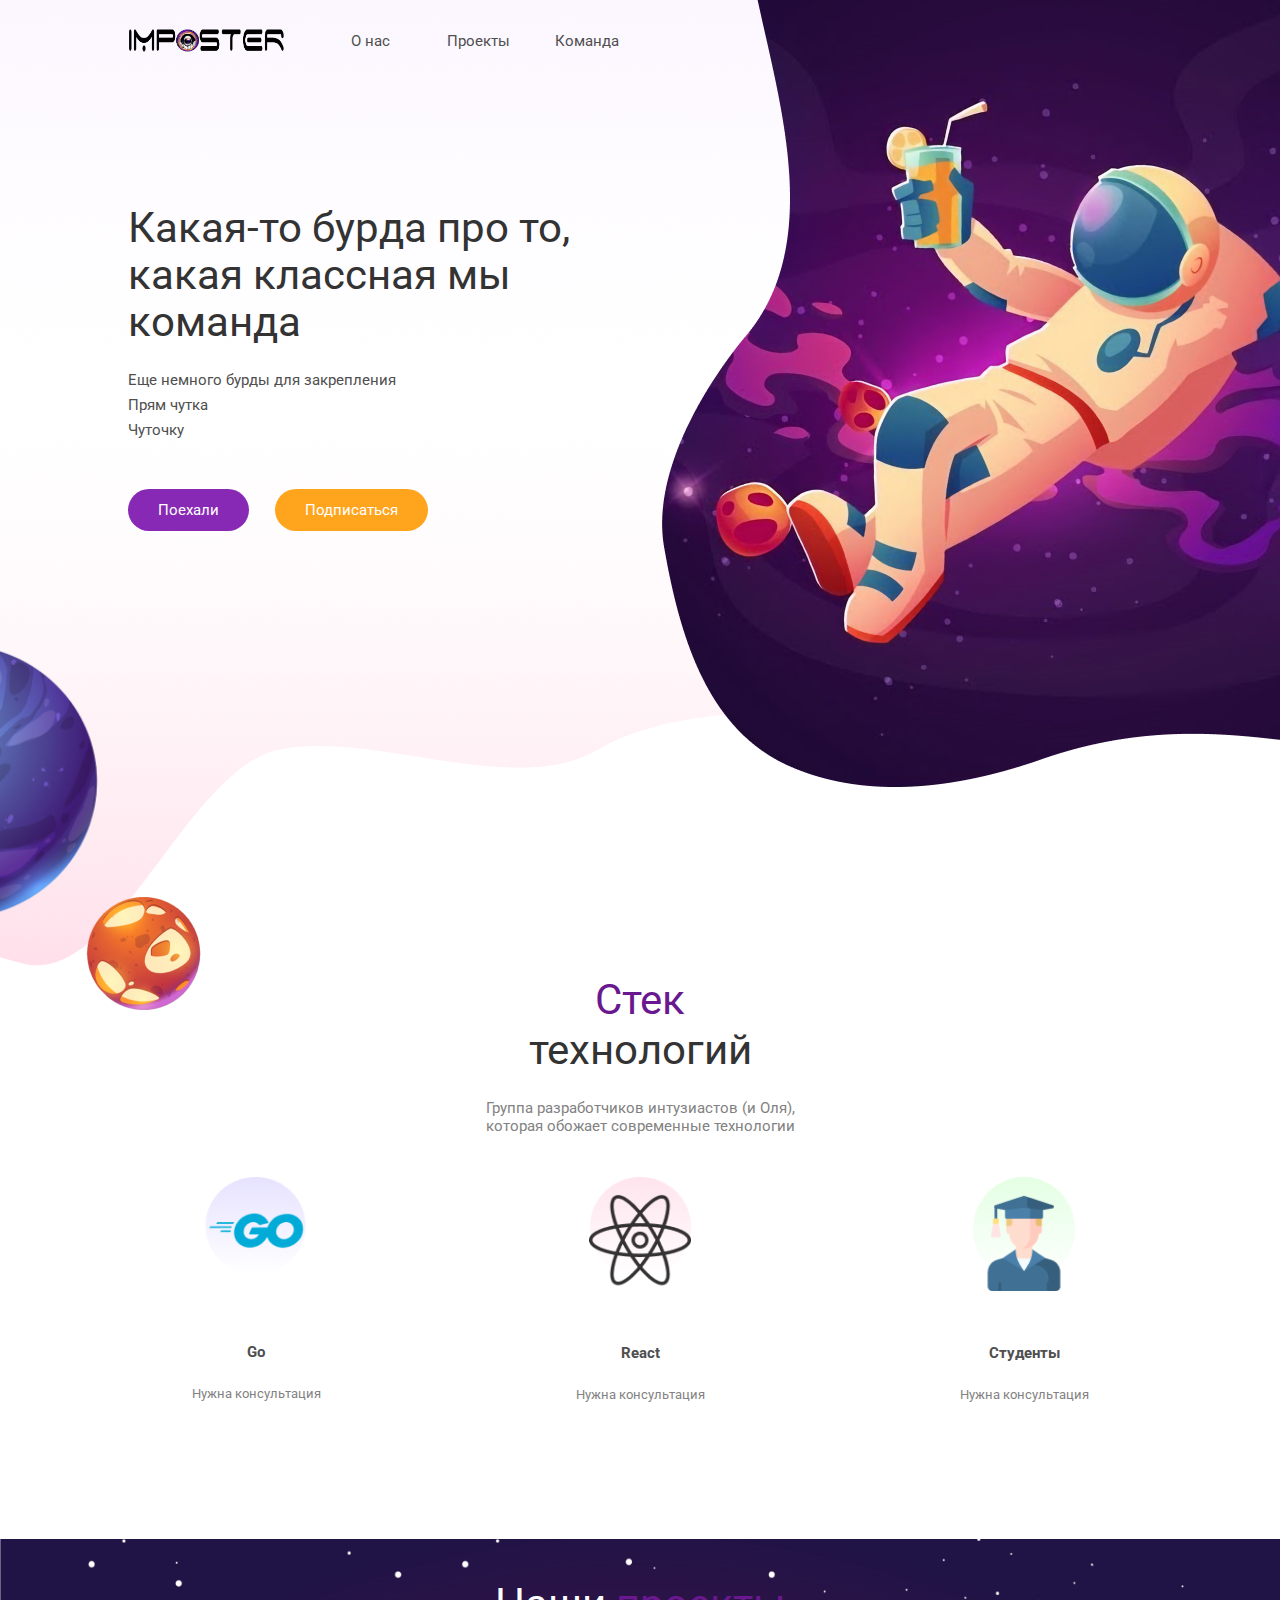
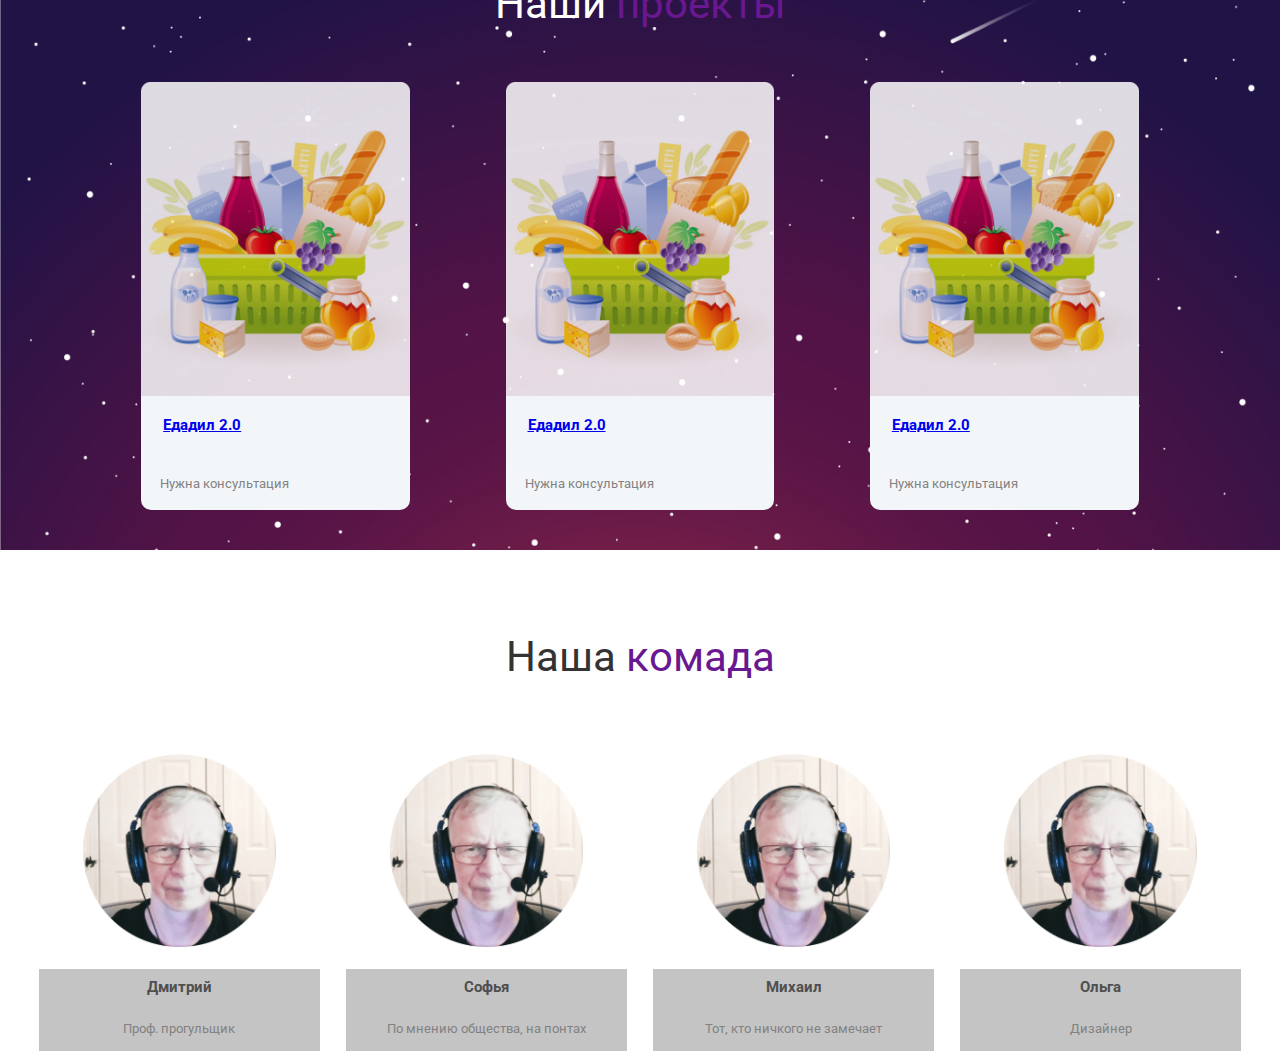
==== imposters.fun/index.html @ a18f6b55 "init" ====
<!doctype html>
<html lang="en">
<head>
    <meta charset="UTF-8">
    <meta name="viewport"
          content="width=device-width, user-scalable=0, initial-scale=1.0, maximum-scale=1.0, minimum-scale=1.0">
    <meta http-equiv="X-UA-Compatible" content="ie=edge">
    <title>Imposters</title>
    <link rel="stylesheet" type="text/css" href="css/style.css?<?=date()?>">
    <link rel="stylesheet" type="text/css" href="css/reset.css?<?=date()?>">
    <link rel="preconnect" href="https://fonts.gstatic.com">
    <link href="https://fonts.googleapis.com/css2?family=Roboto&display=swap" rel="stylesheet">
</head>
<body>
<div class="container">
    <div class="bg"></div>
    <div class="soplya"></div>
        <div class="bg2"></div>
        <div class="astro2"></div>
        <img src="img/planet_mobile.png" alt="planet">
        <img src="img/logo_mobile.png" alt="logo-mobile">
    <div class="top-part">
        <header class="header">
            <img src="img/logo.png" alt="logo">
                <ul class="nav">
                    <li><a href="/#">О нас</a></li>
                    <li><a href="/#">Проекты</a></li>
                    <li><a href="/#">Команда</a></li>
                </ul>
        </header>
        <div class="about-team">
            <p>Какая-то бурда про то, какая классная мы команда</p>
        </div>
        <div class="about-team2">
            <p>Еще немного бурды для закрепления<br>Прям чутка<br>Чуточку</p>
        </div>
        <div class="buttons">
            <a href="/">Поехали</a>
            <a href="#">Подписаться</a>
        </div>
    </div>
    <img src="img/planet1.png" alt="planet1">
    <div class="technology-stack">
        <div class="note">
            <h1><span class="word">Стек</span> технологий</h1>
            <p>Группа разработчиков интузиастов (и Оля), которая обожает современные технологии</p>
        </div>
        <div class="skills">
            <div class="go">
                <img src="img/go.png" alt="go">
                <div class="go-text">
                    <h3>Go</h3>
                    <p>Нужна консультация</p>
                </div>
            </div>
            <div class="react">
                <img src="img/react.png" alt="react">
                <div class="react-text">
                    <h3>React</h3>
                    <p>Нужна консультация</p>
                </div>
            </div>
            <div class="student">
                <img src="img/student.png" alt="student">
                <div class="student-text">
                    <h3>Студенты</h3>
                    <p>Нужна консультация</p>
                </div>
            </div>
        </div>
    </div>
    <div class="our-projects">
            <h1>Наши<span class="word"> проекты</span></h1>
        <div class="projects">
            <div class="pr1">
                <img src="img/img_pr1.png" alt="img-pr1">
                <div class="pr1-text">
                    <h3><a href="/#">Едадил 2.0</a></h3>
                    <p>Нужна консультация</p>
                </div>
            </div>
            <div class="pr2">
                <img src="img/img_pr1.png" alt="img-pr1">
                <div class="pr2-text">
                    <h3><a href="/#">Едадил 2.0</a></h3>
                    <p>Нужна консультация</p>
                </div>
            </div>
            <div class="pr3">
                <img src="img/img_pr1.png" alt="img-pr1">
                <div class="pr3-text">
                    <h3><a href="/#">Едадил 2.0</a></h3>
                    <p>Нужна консультация</p>
                </div>
            </div>
        </div>
    </div>
    <div class="team-members">
        <h1>Наша<span class="word"> комада</span></h1>
        <div class="members">
            <div class="Dima">
                <img src="img/ivanov.png" alt="Dima">
                <div class="Dima-text">
                    <h3>Дмитрий</h3>
                    <p>Проф. прогульщик</p>
                </div>
            </div>
            <div class="Sonya">
                <img src="img/ivanov.png" alt="Sonya">
                <div class="Sonya-text">
                    <h3>Софья</h3>
                    <p>По мнению общества, на понтах</p>
                </div>
            </div>
            <div class="Misha">
                <img src="img/ivanov.png" alt="Misha">
                <div class="Misha-text">
                    <h3>Михаил</h3>
                    <p>Тот, кто ничкого не замечает</p>
                </div>
            </div>
            <div class="Olya">
                <img src="img/ivanov.png" alt="Olya">
                <div class="Olya-text">
                    <h3>Ольга</h3>
                    <p>Дизайнер</p>
                </div>
            </div>
        </div>
    </div>
</div>
<script src="js/jquery-3.6.0.min.js"></script>
<script src="js/slick.min.js"></script>
<script src="js/script.js"></script>
</body>
</html>
---- imposters.fun/css/style.css ----
body{
	font-family: 'Roboto', sans-serif;
}
.container{
	margin: 0 0;
	width: 100%;
}
@media(max-width: 689px) {
	.container {
		max-width: 689px;
	}
}
.bg{
	position: absolute;
	top: 0;
	right: 0;
	width: 55%;
	height: 820px;
	background-image:url(../img/astronaut.png);
	background-position: top left;
	background-repeat: no-repeat;
	z-index: -5;
}
@media (min-width: 1440px) {
	.bg{
		width: 793px;
	}
}
.soplya{
	position: absolute;
	top: 0;
	left: 0;
	width: 95%;
	height: 966px;
	background-image: url(../img/background.png);
	background-repeat: no-repeat;
	z-index: -10;
}
img[alt="planet"]{
	position: absolute;
	top: 0;
	left: 16%;
	width: 70%;
	z-index: -5;
}
img[alt="logo-mobile"]{
	position: absolute;
	top: 0;
	left: 35%;
	width: 30%;
	z-index: 5;
}
.bg2{
	position: absolute;
	top: 0;
	left: 0;
	width: 100%;
	height: 100%;
	background-image: url(../img/bg_mobile.png);
	background-size: 100%;
	background-repeat: no-repeat;
	z-index: -10;
}
.astro2{
	position: absolute;
	top: 0;
	right: 0;
	margin-top: 5%;
	width: 60%;
	height: 100%;
	background-image:url(../img/astronaut2.png);
	background-size: 100%;
	background-repeat: no-repeat;
	z-index: 1;
}
@media(max-width: 510px){
	.astro2{
		margin-top: 10%;
		width: 57%;
	}
}
.top-part{
	margin-left: 10%;
	font-size: 15px;
}
@media(max-width: 689px) {
	.top-part {
		flex-direction: column;
		margin-top: 21%;
		margin-left: 10%;
	}
}
img[alt="logo"]{
	width: 157px;
	height: 79px;
	margin-right: 32px
}
.header{
	width: 44.5%;
	display: flex;
	align-items: center;
	padding-top: 5px;
	z-index: 10;
}
.nav{
	display: flex;
	justify-content: space-around;
	list-style-type: none;
	width: 473px;
	padding-left: 0;
	padding-bottom: 8px;
}
.nav > li > a{
	text-decoration: none;
	color: #4f4f4f;
}
.nav > li{
	margin-left: 5px;
	margin-right: 5px;
	text-align: center;
	width: 64px;
}
.about-team{
	margin-top: 120px;
	width: calc(400px + 125 * ((100vw - 689px) / (1440 - 689)));
	font-size: calc(35px + (5 + 5 * 0.7) * ((100vw - 689px) / (1440 - 689)));
	line-height: 47px;
	color: #333;
}
@media(max-width: 689px) {
	.about-team {
		margin-top: calc(0px + 134 * ((100vw - 320px) / (689 - 320)));
		width: 55%;
		font-size: calc(14px + (8 + 8 * 0.7) * ((100vw - 320px) / (689 - 320)));
		line-height: 1.5em;
		color: #ffffff;
	}
}
.about-team2{
	width: 500px;
	margin-top: 2%;
	line-height: 25px;
	color: #4f4f4f;
}
.buttons{
	display: flex;
	max-width: 300px;
	width: 45%;
	margin-top: 4%;
	justify-content: space-between;
}
.buttons > a{
	text-decoration: none;
	color: #fff;
	background-color: #8829B5;
	border-radius: 23px;
	z-index: 5;
}
a[href="/"]{
	padding: 12px 30px;
}
a[href="#"] {
	padding: 12px 30px;
	background-color: #FFA41D;
}
.buttons > a:hover{
	background-color: #69188F;
}
a[href="#"]:hover{
	background-color: #F97C14;
}
@media(max-width: 689px){
	.buttons{
		width: 50%;
		margin-top: 2%;
	}
	.buttons > a{
		box-sizing: border-box;
		text-align: center;
		font-size: calc(10px + 5 * ((100vw - 320px) / (689 - 320)));
		padding: calc(7px + 5 * ((100vw - 320px) / (689 - 320))) calc(18px + 12 * ((100vw - 320px) / (689 - 320)));
	}
}
img[alt="planet1"]{
	margin: -10px 0;
	height: 550px;
	width: 250px;
	background-image: url(../img/planet2.png);
	background-position: bottom right;
	background-repeat: no-repeat;
}
@media(min-width: 689px){
	.bg2, .astro2, img[alt="logo-mobile"], img[alt="planet"]{
		display: none;
	}
}
@media(max-width: 689px){
	.bg, .soplya, .header, .about-team2, img[alt="planet1"], a[href="/"]{
		display: none;
	}
}
.technology-stack{
	align-items: center;
	margin-top: -90px;
}
@media (max-width: 689px) {
	.technology-stack{
		margin-top: calc(97px + 73 * ((100vw - 320px) / (689 - 320)));
	}
}
.note{
	margin: auto;
	font-size: 15px;
	color: #828282;
	width: 320px;
	text-align: center;
}
.note > h1{
	font-size: calc(35px + (5 + 5 * 0.7) * ((100vw - 689px) / (1440 - 689)));
	font-weight: normal;
	color: #333333;
	margin-bottom: 24px;
}
@media (max-width: 689px){
	.note > h1{
		font-size: calc(14px + (8 + 8 * 0.7) * ((100vw - 320px) / (689 - 320)));
	}
}
.word{
	color: #69188F;
}
.skills{
	display: flex;
	justify-content: space-around;
	margin-top: calc(22px + 23 * ((100vw - 320px) / (1440 - 320)));
	margin-left: 5%;
	margin-right: 5%;
	text-align: center;
}
@media (max-width: 769px) {
	.skills {
		flex-direction: column;
	}
}
img[alt="go"]{
	width: calc(69px + 54 * ((100vw - 320px) / (1440 - 320)));
	height: calc(62px + 47 * ((100vw - 320px) / (1440 - 320)));
	margin-bottom: calc(8px + 2 * ((100vw - 320px) / (1440 - 320)));
}
img[alt="react"], img[alt="student"]{
	width: calc(62px + 46 * ((100vw - 320px) / (1440 - 320)));
	height: calc(69px + 52 * ((100vw - 320px) / (1440 - 320)));
}
.go-text, .react-text, .student-text{
	width: calc(105px + 215 * ((100vw - 320px) / (1440 - 320)));
	margin: calc(20px + 24 * ((100vw - 320px) / (1440 - 320))) auto;
}
.go-text > h3, .react-text > h3, .student-text > h3{
	padding: 10px 20px;
	font-size: calc(12px + 3 * ((100vw - 320px)/(1440 - 320)));
	color: #4f4f4f;
}
.go-text > p, .react-text > p, .student-text > p{
	font-size: calc(11px + 2 * ((100vw - 320px)/(1440 - 320)));
	padding: calc(1em + 2 * ((100vw - 320px) / (1440 - 320)));
	color: #828282;
}
@media (max-width: 689px) {
	.note > p{
		display: none;
	}
}
.our-projects{
	margin-top: calc(30px + 60 * ((100vw - 320px) / (1440 - 320)));
	padding: 40px calc(7% + 5 * ((100vw - 689px) / (1440 - 689)));
	background-image: url(../img/bg_projects.png);
	background-size: 100%;
}
.our-projects > h1{
	margin-left: auto;
	margin-right: auto;
	font-size: calc(35px + (5 + 5 * 0.7) * ((100vw - 689px) / (1440 - 689)));
	font-weight: normal;
	text-align: center;
	color: #fff;
	margin-bottom: calc(15px + 45 * ((100vw - 320px) / (1440 - 320)));
}
@media (max-width: 689px){
	.our-projects > h1{
		font-size: calc(14px + (8 + 8 * 0.7) * ((100vw - 320px) / (689 - 320)));
	}
}
.projects{
	display: flex;
	justify-content: space-around;
}
img[alt="img-pr1"]{
	width: calc(190px + 100 * ((100vw - 689px) / (1440 - 689)));
}
.pr1-text, .pr2-text, .pr3-text{
	margin-top: -5px;
	width: calc(190px + 100 * ((100vw - 689px) / (1440 - 689)));
	background-color: #F3F6F8;
	border-bottom-left-radius: 10px;
	border-bottom-right-radius: 10px;
}
.pr1-text > h3, .pr2-text > h3, .pr3-text > h3{
	padding: 1.5em;
	font-size: calc(12px + 3 * ((100vw - 320px)/(1440 - 320)));
	color: #4f4f4f;
}
.pr1-text > a, .pr2-text > a, .pr3-text > a{
	text-decoration: none;
}
.pr1-text > p, .pr2-text > p, .pr3-text > p{
	font-size: calc(11px + 2 * ((100vw - 320px)/(1440 - 320)));
	padding: 1.5em;
	color: #828282;
}
.team-members{
	margin-top: calc(30px + 60 * ((100vw - 320px) / (1440 - 320)));
	text-align: center;
	margin-left: 2%;
	margin-right: 2%;
}
.team-members > h1{
	margin-left: auto;
	margin-right: auto;
	font-size: calc(35px + (5 + 5 * 0.7) * ((100vw - 689px) / (1440 - 689)));
	font-weight: normal;
	color: #333333;
	margin-bottom: calc(15px + 45 * ((100vw - 320px) / (1440 - 320)));
}
@media (max-width: 689px){
	.team-members > h1{
		font-size: calc(14px + (8 + 8 * 0.7) * ((100vw - 320px) / (689 - 320)));
	}
}

img[alt="Dima"], img[alt="Sonya"], img[alt="Misha"], img[alt="Olya"]{
	margin: auto;
	padding: calc(10px + 10 * ((100vw - 320px) / (1440 - 320)));
	width: calc(150px + 50 * ((100vw - 320px) / (1440 - 320)));
	height: calc(150px + 50 * ((100vw - 320px) / (1440 - 320)));
}
.members{
	display: flex;
	justify-content: space-around;
	flex-wrap: wrap;
}

.Dima-text, .Sonya-text, .Misha-text, .Olya-text{
	margin: auto;
	width: calc(105px + 205 * ((100vw - 320px) / (1440 - 320)));
	background-color: #c4c4c4;
}
.Dima-text > h3, .Sonya-text > h3, .Misha-text > h3, .Olya-text > h3{
	padding: 10px 20px;
	font-size: calc(12px + 3 * ((100vw - 320px)/(1440 - 320)));
	color: #4f4f4f;
}
.Dima-text > p, .Sonya-text > p, .Misha-text > p, .Olya-text > p{
	font-size: calc(11px + 2 * ((100vw - 320px)/(1440 - 320)));
	padding: calc(1em + 2 * ((100vw - 320px) / (1440 - 320)));
	color: #828282;
}
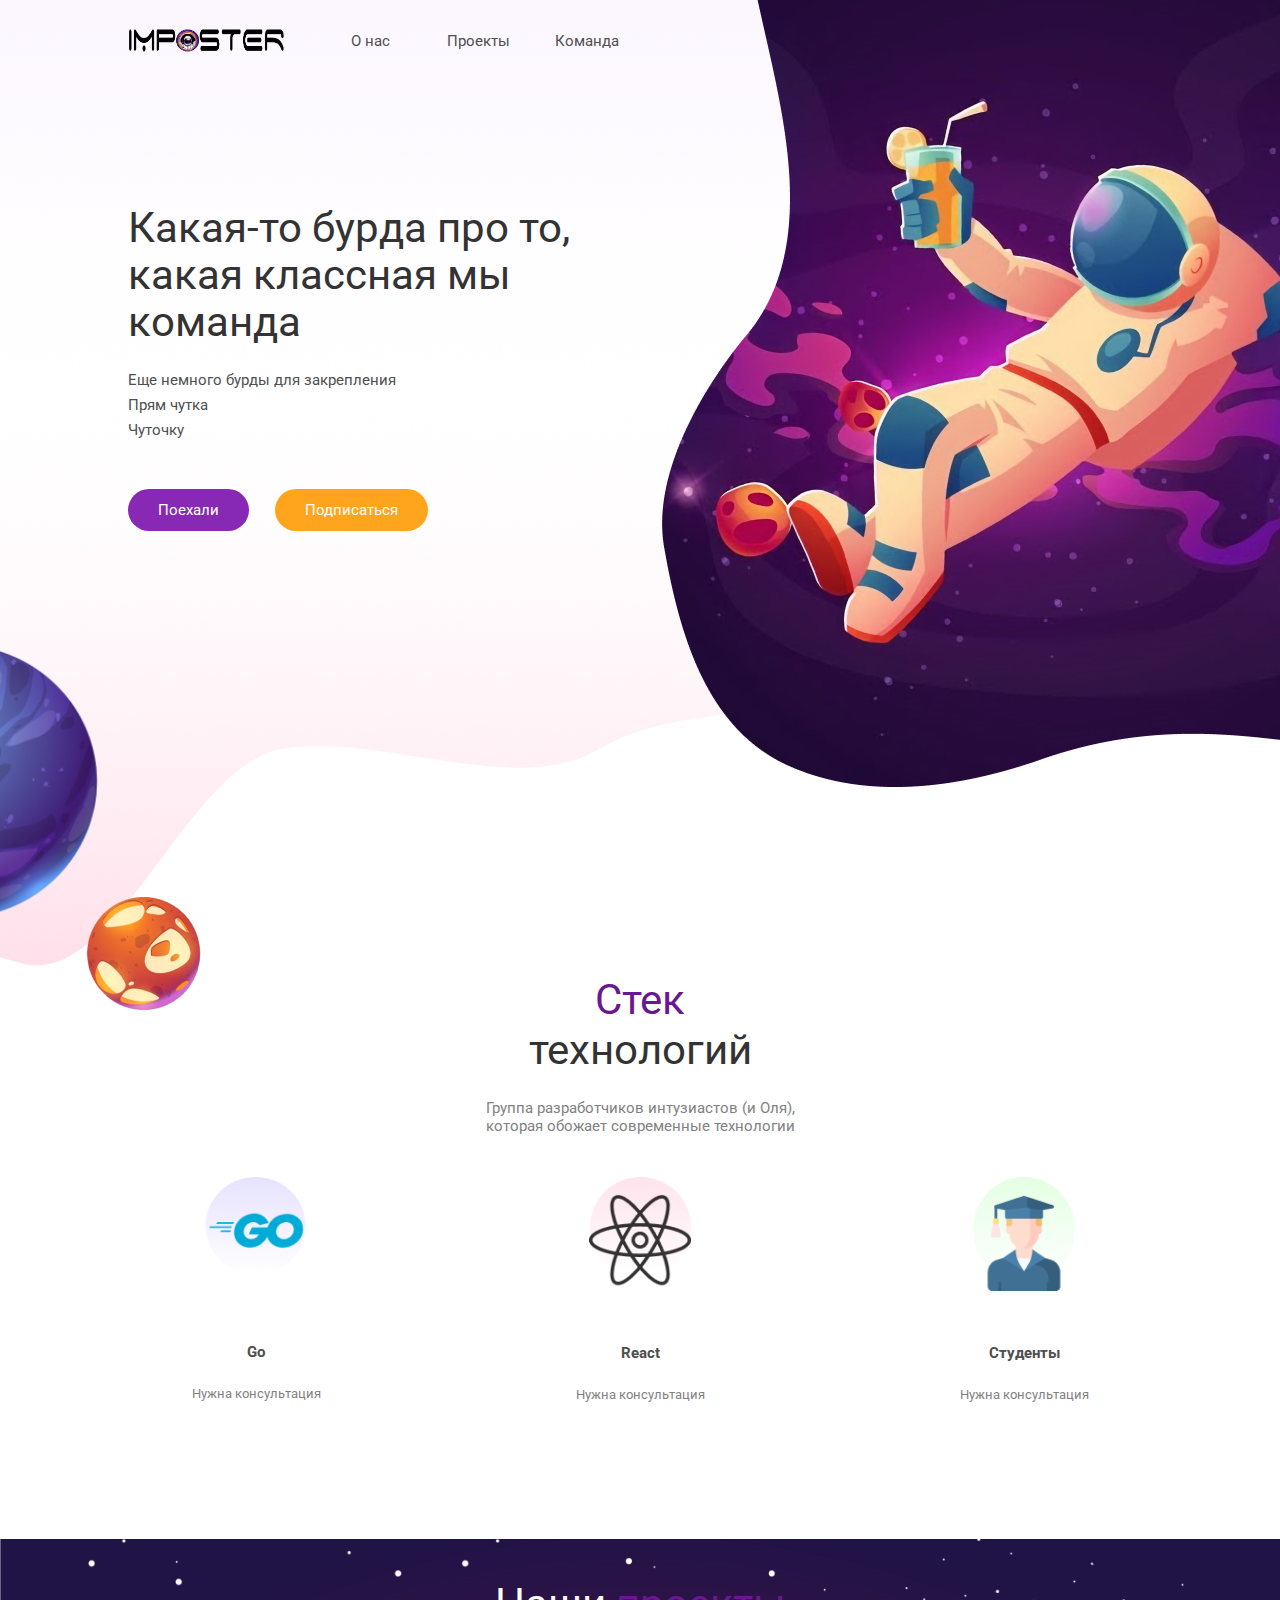
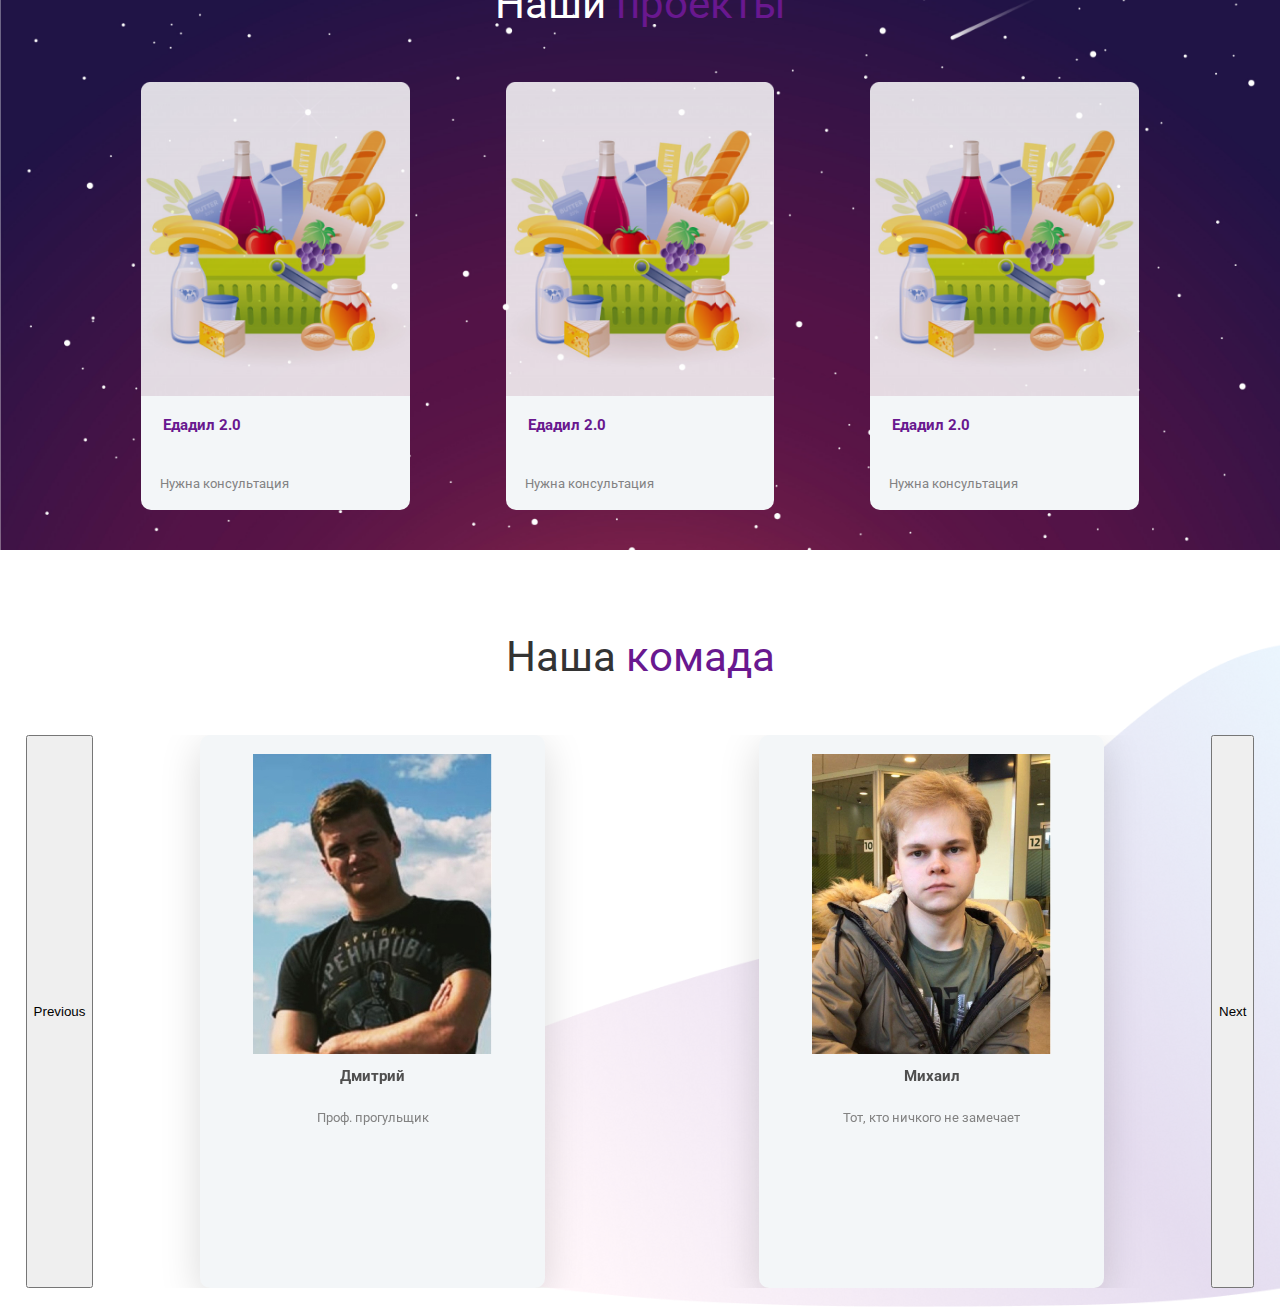
==== commit 048a3c22: "добавила стлайдеры" ====
--- a/imposters.fun/index.html
+++ b/imposters.fun/index.html
@@ -98,32 +98,32 @@
     <div class="team-members">
         <h1>Наша<span class="word"> комада</span></h1>
         <div class="members">
-            <div class="Dima">
-                <img src="img/ivanov.png" alt="Dima">
+            <div class="Dima member">
+                <img src="img/Dima.jpg" alt="Dima">
                 <div class="Dima-text">
                     <h3>Дмитрий</h3>
                     <p>Проф. прогульщик</p>
                 </div>
             </div>
-            <div class="Sonya">
-                <img src="img/ivanov.png" alt="Sonya">
-                <div class="Sonya-text">
-                    <h3>Софья</h3>
-                    <p>По мнению общества, на понтах</p>
-                </div>
-            </div>
-            <div class="Misha">
-                <img src="img/ivanov.png" alt="Misha">
+            <div class="Misha member">
+                <img src="img/Misha.jpg" alt="Misha">
                 <div class="Misha-text">
                     <h3>Михаил</h3>
                     <p>Тот, кто ничкого не замечает</p>
                 </div>
             </div>
-            <div class="Olya">
-                <img src="img/ivanov.png" alt="Olya">
+            <div class="Olya member">
+                <img src="img/Olya.jpg" alt="Olya">
                 <div class="Olya-text">
                     <h3>Ольга</h3>
                     <p>Дизайнер</p>
+                </div>
+            </div>
+            <div class="Sonya member">
+                <img src="img/Sonya.jpg" alt="Sonya">
+                <div class="Sonya-text">
+                    <h3>Софья</h3>
+                    <p>По мнению общества, на понтах</p>
                 </div>
             </div>
         </div>
--- a/imposters.fun/css/style.css
+++ b/imposters.fun/css/style.css
@@ -274,7 +274,8 @@
 	margin-top: calc(30px + 60 * ((100vw - 320px) / (1440 - 320)));
 	padding: 40px calc(7% + 5 * ((100vw - 689px) / (1440 - 689)));
 	background-image: url(../img/bg_projects.png);
-	background-size: 100%;
+	background-size: 100% 100%;
+	background-repeat: no-repeat;
 }
 .our-projects > h1{
 	margin-left: auto;
@@ -309,19 +310,41 @@
 	font-size: calc(12px + 3 * ((100vw - 320px)/(1440 - 320)));
 	color: #4f4f4f;
 }
-.pr1-text > a, .pr2-text > a, .pr3-text > a{
+.pr1-text > h3 > a, .pr2-text > h3 > a, .pr3-text > h3 > a{
 	text-decoration: none;
+	color: #69188F;
 }
 .pr1-text > p, .pr2-text > p, .pr3-text > p{
 	font-size: calc(11px + 2 * ((100vw - 320px)/(1440 - 320)));
 	padding: 1.5em;
 	color: #828282;
 }
+.projects .slick-list{
+	overflow: hidden;
+}
+.projects .slick-track{
+	display: flex;
+	align-items: flex-start;
+}
+.projects{
+	position: relative;
+}
+.projects .slick-slide{
+	display:flex;
+	flex-direction: column;
+	justify-content:center;
+	align-items:center;
+}
 .team-members{
 	margin-top: calc(30px + 60 * ((100vw - 320px) / (1440 - 320)));
 	text-align: center;
-	margin-left: 2%;
-	margin-right: 2%;
+	padding-left: 2%;
+	padding-right: 2%;
+	padding-bottom: 2%;
+	background-image: url(../img/bg-team.png);
+	background-position: top right;
+	background-size: 75% 100%;
+	background-repeat: no-repeat;
 }
 .team-members > h1{
 	margin-left: auto;
@@ -340,19 +363,22 @@
 img[alt="Dima"], img[alt="Sonya"], img[alt="Misha"], img[alt="Olya"]{
 	margin: auto;
 	padding: calc(10px + 10 * ((100vw - 320px) / (1440 - 320)));
-	width: calc(150px + 50 * ((100vw - 320px) / (1440 - 320)));
-	height: calc(150px + 50 * ((100vw - 320px) / (1440 - 320)));
+	padding-bottom: 0;
 }
 .members{
 	display: flex;
 	justify-content: space-around;
-	flex-wrap: wrap;
-}
-
+}
+.Dima, .Sonya, .Misha, .Olya{
+	margin: auto;
+	width: 345px;
+	height: 553px;
+	background-color: #F3F6F8;
+	border-radius: 10px;
+	box-shadow: 0px 10px 40px rgba(0, 0, 0, 0.15);
+}
 .Dima-text, .Sonya-text, .Misha-text, .Olya-text{
 	margin: auto;
-	width: calc(105px + 205 * ((100vw - 320px) / (1440 - 320)));
-	background-color: #c4c4c4;
 }
 .Dima-text > h3, .Sonya-text > h3, .Misha-text > h3, .Olya-text > h3{
 	padding: 10px 20px;
@@ -363,4 +389,11 @@
 	font-size: calc(11px + 2 * ((100vw - 320px)/(1440 - 320)));
 	padding: calc(1em + 2 * ((100vw - 320px) / (1440 - 320)));
 	color: #828282;
-}+}
+.members .slick-list{
+	overflow: hidden;
+}
+.members .slick-track{
+	display: flex;
+	align-items: flex-start;
+}
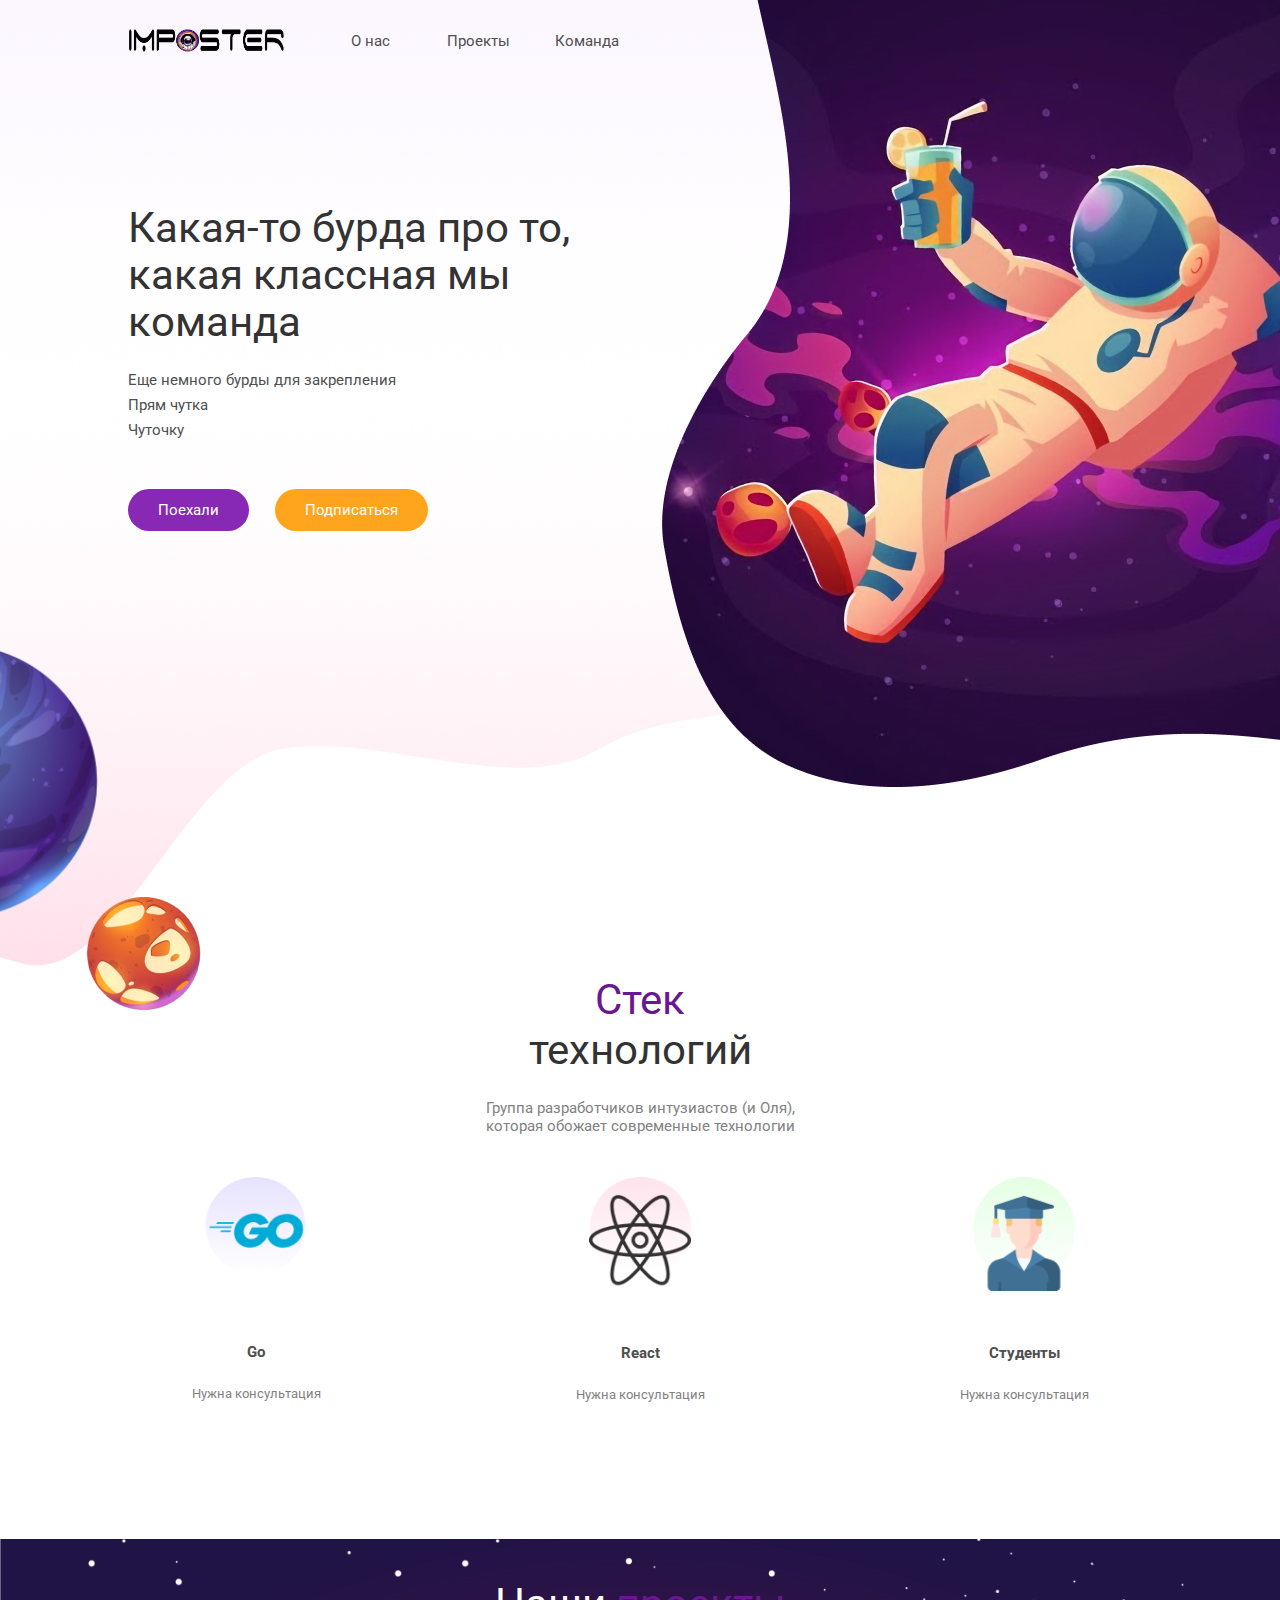
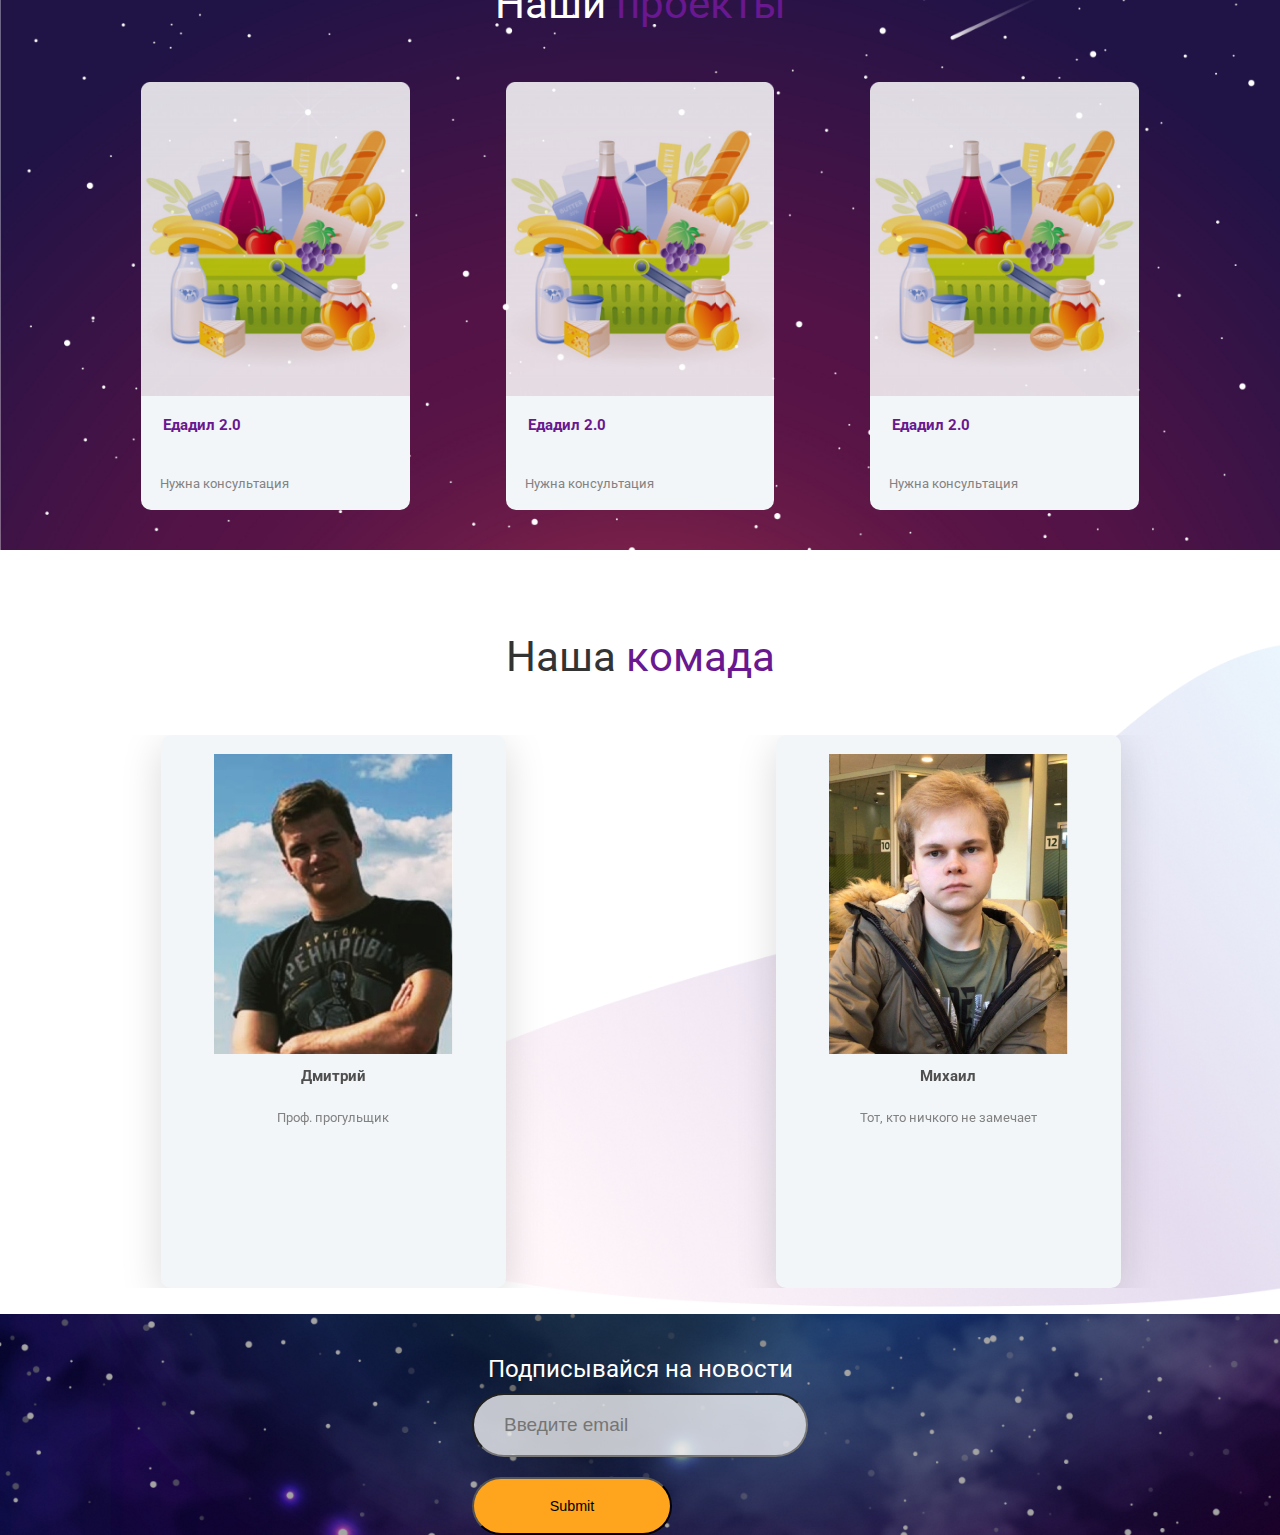
==== commit f0949c4f: "footer и кнопка подписки" ====
--- a/imposters.fun/index.html
+++ b/imposters.fun/index.html
@@ -36,7 +36,7 @@
         </div>
         <div class="buttons">
             <a href="/">Поехали</a>
-            <a href="#">Подписаться</a>
+            <a href="#next">Подписаться</a>
         </div>
     </div>
     <img src="img/planet1.png" alt="planet1">
@@ -129,6 +129,13 @@
         </div>
     </div>
 </div>
+<footer class="footer">
+    <p>Подписывайся на новости</p>
+    <form class="form"><a name="next"></a>
+        <input type="text" placeholder="Введите email" name="email">
+        <input type="submit" placeholder="Подписаться">
+    </form>
+</footer>
 <script src="js/jquery-3.6.0.min.js"></script>
 <script src="js/slick.min.js"></script>
 <script src="js/script.js"></script>
--- a/imposters.fun/css/style.css
+++ b/imposters.fun/css/style.css
@@ -159,14 +159,14 @@
 a[href="/"]{
 	padding: 12px 30px;
 }
-a[href="#"] {
+a[href="#next"] {
 	padding: 12px 30px;
 	background-color: #FFA41D;
 }
 .buttons > a:hover{
 	background-color: #69188F;
 }
-a[href="#"]:hover{
+a[href="#next"]:hover{
 	background-color: #F97C14;
 }
 @media(max-width: 689px){
@@ -397,3 +397,49 @@
 	display: flex;
 	align-items: flex-start;
 }
+.footer{
+	width: 100%;
+	display: flex;
+	flex-direction: column;
+	text-align: center;
+	background-image: url(../img/bg-footer.png);
+	background-position: bottom left;
+	background-size: 100%;
+	background-repeat: no-repeat;
+}
+.footer > p{
+	color: #fff;
+	padding-top: 40px;
+	font-size: calc(15px + 11 * ((100vw - 320px)/(1440 - 320)));
+	padding-bottom: 10px;
+}
+.form{
+	display: flex;
+	flex-direction: column;
+	margin: auto;
+}
+.form:first-child{
+	padding-bottom: 10px;
+}
+.form > input{
+	text-align: center;
+	height: 58px;
+}
+input[type="text"]{
+	width: 300px;
+	background: rgba(255, 255, 255, 0.75);
+	border-radius: 50px;
+	margin-bottom: 20px;
+	padding-left: 30px;
+	font-size: calc(13px + 7 * ((100vw - 320px)/(1440 - 320)));
+	text-align: left;
+}
+input[type="submit"]{
+	font-size: calc(10px + 5 * ((100vw - 320px)/(1440 - 320)));
+	width: 200px;
+	background: #FFA41D;
+	border-radius: 110px;
+}
+:focus{
+	outline: -webkit-focus-ring-color auto 0;
+}
